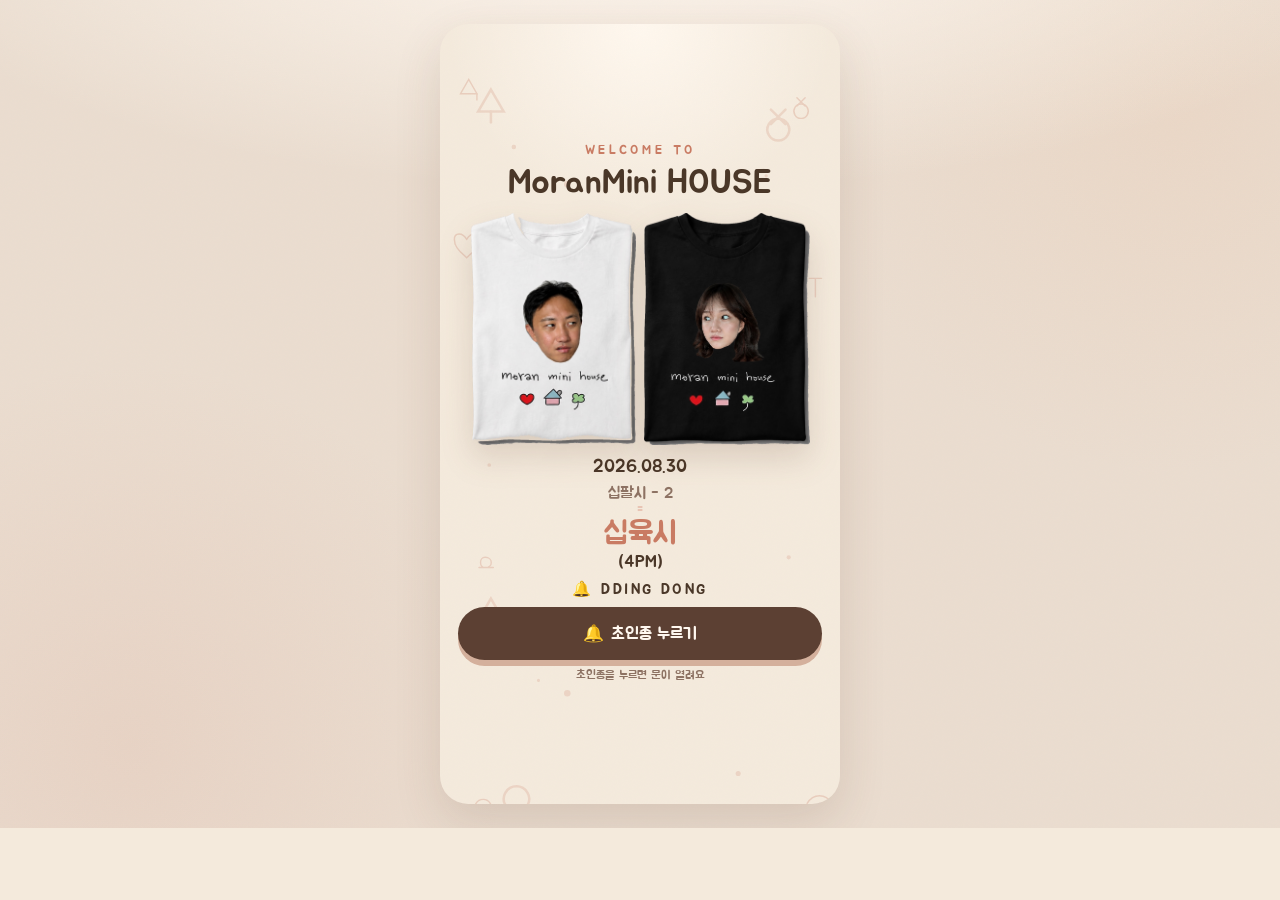
==== housewarming/index.html @ 5092b2b7 "Add MoranMini HOUSE as standalone invitation site Copy housewarming/ as-is from Issue-Shorts (commit" ====
<!DOCTYPE html>
<html lang="ko">
<head>
  <meta charset="utf-8" />
  <meta name="viewport" content="width=device-width, initial-scale=1, viewport-fit=cover" />
  <meta name="theme-color" content="#f4eadc" />
  <meta name="color-scheme" content="light" />
  <meta name="apple-mobile-web-app-capable" content="yes" />
  <meta name="apple-mobile-web-app-status-bar-style" content="default" />
  <meta name="apple-mobile-web-app-title" content="MoranMini HOUSE" />
  <meta name="application-name" content="MoranMini HOUSE" />
  <meta name="description" content="MoranMini HOUSE 집들이 2026.08.30 십팔시 - 2 = 십육시 (4PM)" />
  <meta property="og:title" content="MoranMini HOUSE 집들이 초대" />
  <meta property="og:description" content="2026.08.30 · 십팔시 - 2 = 십육시 (4PM) · 울산 동구 안산로 50" />
  <meta property="og:site_name" content="MoranMini HOUSE" />
  <meta property="og:type" content="website" />
  <meta property="og:locale" content="ko_KR" />
  <meta property="og:image" content="assets/tshirt-1.png" />
  <meta name="twitter:card" content="summary" />
  <meta name="twitter:title" content="MoranMini HOUSE 집들이 초대" />
  <meta name="twitter:description" content="2026.08.30 · 십팔시 - 2 = 십육시 (4PM) · 울산 동구 안산로 50" />
  <meta name="twitter:image" content="assets/tshirt-1.png" />
  <link rel="icon" href="assets/door-before.png" type="image/png" />
  <link rel="apple-touch-icon" href="assets/door-before.png" />
  <title>MoranMini HOUSE</title>
  <link rel="preconnect" href="https://fonts.googleapis.com" />
  <link rel="preconnect" href="https://fonts.gstatic.com" crossorigin />
  <link href="https://fonts.googleapis.com/css2?family=Jua&display=swap" rel="stylesheet" />
  <link rel="stylesheet" href="css/styles.css" />
  <script src="js/config.js"></script>
</head>
<body data-view="main">
  <div class="phone">
    <div class="paper-doodles" aria-hidden="true">
      <svg class="doodle-sheet" viewBox="0 0 390 844" preserveAspectRatio="xMidYMin slice">
        <g fill="none" stroke="#c97b63" stroke-width="1.4" stroke-linecap="round" opacity="0.28">
          <path d="M28 54 l8 14 h-16 z" />
          <path d="M36 68 v6" />
          <path d="M352 78 a7 7 0 1 0 0.1 0" />
          <path d="M348 72 l8 8 M356 72 l-8 8" />
          <path d="M26 210 c4 -7 12 -7 12 0 c0 8 -6 12 -12 18 c-6 -6 -12 -10 -12 -18 c0 -7 8 -7 12 0" />
          <path d="M366 248 v18 M360 248 h12" />
          <path d="M44 520 c8 0 8 10 0 10 c-6 0 -6 -10 0 -10 M38 530 h14" />
          <path d="M42 780 m0 -8 a8 8 0 1 1 0.1 0" />
          <path d="M34 780 h16" />
          <path d="M358 760 c6 -10 18 -10 24 0" />
          <path d="M370 760 v14" />
        </g>
        <g fill="#c97b63" opacity="0.22">
          <circle cx="72" cy="120" r="2.2" />
          <circle cx="318" cy="148" r="1.6" />
          <circle cx="48" cy="430" r="1.8" />
          <circle cx="340" cy="520" r="2" />
          <circle cx="96" cy="640" r="1.5" />
        </g>
      </svg>
    </div>

    <div class="ring-overlay" id="ringOverlay" hidden>
      <p class="dingdong display" id="dingdongText" aria-live="assertive">딩동—</p>
    </div>

    <section class="screen screen--fit" data-screen="main" aria-label="환영">
      <header class="hero-copy">
        <p class="eyebrow display">WELCOME TO</p>
        <h1 class="brand display">MoranMini HOUSE</h1>
      </header>

      <div class="tshirts">
        <figure class="tshirt tshirt--a">
          <img data-asset="tshirt1" width="522" height="721" alt="하얀 티셔츠 welcome to moran mini house" decoding="async" fetchpriority="high" />
        </figure>
        <figure class="tshirt tshirt--b">
          <img data-asset="tshirt2" width="522" height="715" alt="검정 티셔츠 welcome to moran mini house" decoding="async" fetchpriority="high" />
        </figure>
      </div>

      <div class="when">
        <p class="when-date display" data-field="date">2026.08.30</p>
        <div class="time-joke" aria-label="십팔시 빼기 2는 십육시, 오후 4시">
          <p class="time-formula display" data-field="timeFormula">십팔시 - 2</p>
          <p class="time-eq display">=</p>
          <p class="time-result display" data-field="timeResult">십육시</p>
          <p class="time-pm display" data-field="timePm">(4PM)</p>
        </div>
      </div>

      <div class="cta-wrap">
        <p class="ding-label display">🔔 DDING DONG</p>
        <button type="button" class="bell-cta" id="bellBtn" aria-describedby="bellHint">
          <span class="bell-icon" aria-hidden="true">🔔</span>
          <span>초인종 누르기</span>
        </button>
        <p class="hint" id="bellHint">초인종을 누르면 문이 열려요</p>
      </div>
    </section>

    <section class="screen screen--fit" data-screen="door" hidden aria-label="문 앞">
      <p class="eyebrow display">DDING DONG</p>
      <h2 class="door-title display">문이 열리기 직전</h2>
      <button type="button" class="door-hit" id="doorHit" aria-label="문을 열어 초대장 보기">
        <div class="door-stage" id="doorStage">
          <div class="door-glow" aria-hidden="true"></div>
          <img data-asset="doorBefore" width="251" height="232" alt="손그림 집 DDING DONG" decoding="async" />
        </div>
      </button>
      <p class="hint" id="doorHint">문을 여는 중이에요</p>
    </section>

    <section class="screen screen--invite" data-screen="invite" hidden aria-label="초대장">
      <div class="invite-scroll">
        <section class="block block-hero reveal" data-block="hero">
          <p class="eyebrow display">WELCOME TO</p>
          <h1 class="brand display" tabindex="-1" id="inviteTitle">MoranMini HOUSE</h1>
          <figure class="invite-house">
            <img data-asset="doorBefore" width="251" height="232" alt="DDING DONG 집 일러스트" decoding="async" loading="lazy" />
          </figure>
        </section>

        <section class="block block-letter reveal" data-block="letter">
          <p class="section-kicker display">INVITATION</p>
          <p class="invite-lead display" id="letterLead">우리 집에 놀러 와요</p>
          <p class="invite-body" id="letterBody">작지만 행복만은 큰집으로<br />초대합니다<br />편한 차림으로 오면 돼요</p>
        </section>

        <p class="interlude reveal" data-interlude="0"><strong class="display">으악</strong>벌써 집들이 날이에요</p>

        <section class="block block-when reveal" data-block="when">
          <p class="section-kicker display">DATE &amp; TIME</p>
          <p class="when-date display" data-field="date">2026.08.30</p>
          <div class="time-joke" aria-label="십팔시 빼기 2는 십육시, 오후 4시">
            <p class="time-formula display" data-field="timeFormula">십팔시 - 2</p>
            <p class="time-eq display">=</p>
            <p class="time-result display" data-field="timeResult">십육시</p>
            <p class="time-pm display" data-field="timePm">(4PM)</p>
          </div>
          <time id="whenIso" datetime="2026-08-30T16:00" hidden></time>
        </section>

        <section class="block block-menu reveal" data-block="menu">
          <p class="menu-title display">TODAY'S MENU 🍽️</p>
          <div class="menu-board" id="menuList"></div>
        </section>

        <section class="block block-rsvp reveal" data-block="rsvp">
          <p class="section-kicker display">RSVP 💌</p>
          <h2 class="rsvp-ask display" id="rsvpPrompt">오실 건가요?</h2>
          <div class="rsvp-row" role="group" aria-label="참석 여부">
            <button type="button" class="rsvp-btn" data-rsvp="yes-1">네</button>
            <button type="button" class="rsvp-btn" data-rsvp="yes-2">네</button>
            <button type="button" class="rsvp-btn" data-rsvp="yes-3">네</button>
          </div>
          <p class="rsvp-status" id="rsvpStatus" aria-live="polite" hidden></p>
        </section>

        <section class="block block-place reveal" data-block="place">
          <p class="section-kicker display">PLACE 📍</p>
          <p class="address" id="addressText">울산광역시 동구 안산로 50<br />동부아파트 113동 1403호</p>
          <button type="button" class="ghost-btn" id="copyAddrBtn">주소 복사</button>
        </section>

        <section class="block block-map reveal" data-block="map">
          <p class="section-kicker display">MAP</p>
          <p class="map-lead">길 찾기</p>
          <div class="map-row">
            <a class="map-btn" id="kakaoMap" target="_blank" rel="noopener noreferrer">카카오맵</a>
            <a class="map-btn" id="naverMap" target="_blank" rel="noopener noreferrer">네이버지도</a>
            <a class="map-btn" id="googleMap" target="_blank" rel="noopener noreferrer">구글맵</a>
          </div>
        </section>

        <section class="block block-info reveal" data-block="info">
          <p class="section-kicker display">HOUSE INFO 🏠</p>
          <ul class="notes" id="houseInfoList"></ul>
        </section>

        <section class="block block-end reveal" data-block="closing">
          <p class="closing-title display" id="closingTitle">오늘, 우리 집에서 만나요</p>
          <p class="end-sign display" id="closingSign">MoranMini HOUSE</p>
          <p class="end-date" data-field="date">2026.08.30</p>
        </section>
      </div>
    </section>
  </div>

  <div class="toast" id="toast" role="status" aria-live="polite" hidden></div>
  <button type="button" class="music-toggle" id="musicBtn" hidden aria-pressed="false" aria-label="배경음악 켜기">
    <span aria-hidden="true">🔇</span>
  </button>
  <div class="menu-pop" id="menuPop" hidden>
    <div class="menu-pop-card" role="dialog" aria-modal="true" aria-labelledby="menuPopText">
      <p class="menu-pop-text" id="menuPopText">그냥 주는 대로 먹어~😁</p>
      <button type="button" class="menu-pop-ok" id="menuPopOk">확인</button>
    </div>
  </div>
  <script src="js/app.js" defer></script>
</body>
</html>
---- housewarming/css/styles.css ----
:root {
  --bg: #f4eadc;
  --paper: #fbf6ee;
  --ink: #4a3728;
  --muted: #8d7263;
  --line: #e4d4c3;
  --accent: #c97b63;
  --accent-soft: #e8c4b4;
  --btn: #5c4033;
  --btn-face: #fff8f0;
  --shadow: #d4b09c;
  --font-housewarming: "Jua", "Apple SD Gothic Neo", "Apple Gothic", sans-serif;
  --safe-top: env(safe-area-inset-top, 0px);
  --safe-bottom: env(safe-area-inset-bottom, 0px);
  --paper-grain: url("data:image/svg+xml,%3Csvg xmlns='http://www.w3.org/2000/svg' width='140' height='140'%3E%3Cfilter id='n'%3E%3CfeTurbulence type='fractalNoise' baseFrequency='.85' numOctaves='2' stitchTiles='stitch'/%3E%3CfeColorMatrix values='0 0 0 0 0.78 0 0 0 0 0.7 0 0 0 0 0.6 0 0 0 0.045 0'/%3E%3C/filter%3E%3Crect width='100%25' height='100%25' filter='url(%23n)'/%3E%3C/svg%3E");
  --doodle-tiny: url("data:image/svg+xml,%3Csvg xmlns='http://www.w3.org/2000/svg' width='220' height='280' fill='none' stroke='%23c97b63' stroke-width='1.4' stroke-linecap='round' opacity='.22'%3E%3Cpath d='M28 36 l7 12 h-14 z'/%3E%3Cpath d='M28 48 v6'/%3E%3Cpath d='M186 52 a6 6 0 1 0 .1 0'/%3E%3Cpath d='M182 47 l8 8 M190 47 l-8 8'/%3E%3Cpath d='M42 160 m0 -7 a7 7 0 1 1 .1 0'/%3E%3Cpath d='M35 160 h14'/%3E%3Cpath d='M178 210 c5 -9 16 -9 21 0'/%3E%3Cpath d='M188 210 v12'/%3E%3Ccircle cx='70' cy='88' r='1.8' fill='%23c97b63' stroke='none'/%3E%3Ccircle cx='164' cy='132' r='1.4' fill='%23c97b63' stroke='none'/%3E%3C/svg%3E");
}

*,
*::before,
*::after {
  box-sizing: border-box;
}

html,
body {
  margin: 0;
  width: 100%;
  max-width: 100%;
  overflow-x: hidden;
}

html {
  min-height: 100%;
  background: var(--bg);
}

body {
  min-height: 100%;
  font-family: var(--font-housewarming);
  font-weight: 400;
  color: var(--ink);
  background-color: var(--bg);
  background-image:
    var(--paper-grain),
    radial-gradient(ellipse 86% 46% at 50% -10%, #fff8ef 0%, transparent 72%),
    radial-gradient(circle at 10% 90%, rgba(201, 123, 99, 0.1), transparent 28%),
    radial-gradient(circle at 92% 14%, rgba(232, 196, 168, 0.22), transparent 26%);
  display: flex;
  justify-content: center;
  -webkit-tap-highlight-color: transparent;
}

img {
  max-width: 100%;
  height: auto;
  display: block;
}

button,
a {
  font-family: var(--font-housewarming);
}

.display {
  font-family: var(--font-housewarming);
  font-weight: 400;
  letter-spacing: 0;
}

.phone {
  width: 100%;
  max-width: 430px;
  min-height: 100vh;
  min-height: 100dvh;
  position: relative;
  overflow-x: hidden;
}

.paper-doodles {
  position: absolute;
  inset: 0;
  pointer-events: none;
  z-index: 1;
  background-image: var(--doodle-tiny);
  background-repeat: repeat-y;
  background-size: 100% auto;
  opacity: 0.9;
}

.doodle-sheet {
  width: 100%;
  height: 100%;
  display: block;
}

@media (min-width: 520px) {
  body {
    padding: 24px 0;
    background-color: #eadccf;
  }

  .phone {
    max-width: 400px;
    border-radius: 28px;
    background:
      var(--paper-grain),
      radial-gradient(ellipse 80% 40% at 50% 0%, #fff8ef, transparent 60%),
      var(--bg);
    box-shadow: 0 18px 48px rgba(90, 55, 35, 0.14);
    overflow: hidden;
    min-height: min(780px, calc(100dvh - 48px));
  }

  body[data-view="invite"] .phone {
    overflow: visible;
    min-height: 0;
  }
}

.screen {
  position: relative;
  z-index: 2;
  padding: calc(1rem + var(--safe-top)) 1.15rem calc(1.1rem + var(--safe-bottom));
  width: 100%;
  max-width: 100%;
}

[hidden] {
  display: none !important;
}

.screen[hidden] {
  display: none !important;
}

.screen--fit {
  min-height: 100vh;
  min-height: 100dvh;
  display: flex;
  flex-direction: column;
  justify-content: center;
  gap: 0.5rem;
  overflow: hidden;
}

@media (min-width: 520px) {
  .screen--fit {
    min-height: min(780px, calc(100dvh - 48px));
  }
}

.eyebrow {
  margin: 0;
  text-align: center;
  font-size: 0.82rem;
  letter-spacing: 0.28em;
  color: var(--accent);
}

.brand {
  margin: 0.18rem 0 0;
  text-align: center;
  font-size: clamp(1.72rem, 7.2vw, 2.15rem);
  line-height: 1.2;
  color: var(--ink);
}

.hero-copy,
.when,
.cta-wrap {
  flex: 0 0 auto;
}

.tshirts {
  display: flex;
  align-items: flex-end;
  justify-content: center;
  gap: 0.35rem;
  width: 100%;
  max-width: 100%;
  min-height: 0;
  margin: 0.1rem 0 0.2rem;
}

.tshirt {
  margin: 0;
  width: calc(50% - 0.2rem);
  max-width: 168px;
  padding: 0;
  background: transparent;
  box-shadow: none;
  overflow: visible;
}

.tshirt img {
  width: 100%;
  height: auto;
  aspect-ratio: 522 / 721;
  object-fit: contain;
  object-position: center;
  background: transparent;
  filter: drop-shadow(0 14px 16px rgba(90, 50, 30, 0.16));
}

.tshirt--a {
  animation: float-a 4.6s ease-in-out infinite;
}

.tshirt--b {
  animation: float-b 5.2s ease-in-out infinite 0.45s;
}

@keyframes float-a {
  0%, 100% { transform: translateY(0); }
  50% { transform: translateY(-7px); }
}

@keyframes float-b {
  0%, 100% { transform: translateY(-2px); }
  50% { transform: translateY(6px); }
}

.when {
  text-align: center;
}

.when-date {
  margin: 0 0 0.28rem;
  font-size: 1.12rem;
  color: var(--ink);
}

.time-joke {
  display: flex;
  flex-direction: column;
  align-items: center;
  gap: 0.02rem;
  margin: 0 auto;
  max-width: 100%;
}

.time-formula {
  margin: 0;
  font-size: 0.98rem;
  color: var(--muted);
  word-break: keep-all;
}

.time-eq {
  margin: 0;
  font-size: 0.78rem;
  color: var(--accent-soft);
  line-height: 1;
}

.time-result {
  margin: 0;
  font-size: clamp(1.55rem, 7vw, 1.95rem);
  color: var(--accent);
  line-height: 1.15;
}

.time-pm {
  margin: 0.04rem 0 0;
  font-size: 1.05rem;
  color: var(--ink);
}

.cta-wrap {
  text-align: center;
}

.ding-label {
  margin: 0 0 0.5rem;
  letter-spacing: 0.16em;
  font-size: 0.95rem;
  color: var(--ink);
}

.bell-cta {
  width: 100%;
  min-height: 3.3rem;
  border: 0;
  border-radius: 999px;
  padding: 0.95rem 1.1rem;
  background: var(--btn);
  color: var(--btn-face);
  font-size: 1.05rem;
  font-weight: 400;
  cursor: pointer;
  display: inline-flex;
  align-items: center;
  justify-content: center;
  gap: 0.42rem;
  box-shadow: 0 6px 0 var(--shadow);
  transition: transform 0.12s ease, box-shadow 0.12s ease;
  touch-action: manipulation;
}

.bell-icon {
  display: inline-block;
}

.bell-cta:focus-visible {
  outline: 3px solid var(--accent-soft);
  outline-offset: 3px;
}

.bell-cta:active,
body[data-view="bell"] .bell-cta {
  transform: translateY(5px) scale(0.985);
  box-shadow: 0 2px 0 var(--shadow);
}

@keyframes bell-shake {
  0%, 100% { transform: rotate(0deg); }
  25% { transform: rotate(-14deg); }
  50% { transform: rotate(12deg); }
  75% { transform: rotate(-8deg); }
}

body[data-view="bell"] .bell-icon,
body[data-view="bell"] .ding-label {
  animation: bell-shake 0.45s ease;
}

.hint {
  margin: 0.5rem 0 0;
  color: var(--muted);
  font-size: 0.78rem;
  text-align: center;
}

.ring-overlay {
  position: absolute;
  inset: 0;
  z-index: 20;
  display: grid;
  place-items: center;
  background: rgba(244, 234, 220, 0.82);
}

.ring-overlay[hidden] {
  display: none;
}

.dingdong {
  margin: 0;
  font-size: clamp(2.3rem, 11vw, 3.05rem);
  color: var(--ink);
  animation: ding-pop 0.65s ease;
}

@keyframes ding-pop {
  0% { transform: scale(0.72); opacity: 0; }
  45% { transform: scale(1.06); opacity: 1; }
  100% { transform: scale(1); opacity: 1; }
}

.door-title {
  margin: 0.3rem 0 0.55rem;
  text-align: center;
  font-size: 1.28rem;
}

.door-hit {
  display: block;
  width: 100%;
  max-width: 100%;
  border: 0;
  background: transparent;
  padding: 0.2rem;
  cursor: pointer;
  touch-action: manipulation;
}

.door-hit:focus-visible {
  outline: 3px solid var(--accent-soft);
  outline-offset: 4px;
  border-radius: 24px;
}

.door-stage {
  position: relative;
  width: min(78vw, 280px);
  max-width: 100%;
  margin: 0 auto;
  aspect-ratio: 251 / 232;
  clip-path: inset(0);
  transition: clip-path 0.62s ease, opacity 0.62s ease;
}

.door-stage img {
  width: 100%;
  height: 100%;
  object-fit: contain;
  background: transparent;
  position: relative;
  z-index: 1;
  transition: transform 0.62s ease, opacity 0.62s ease;
  filter: drop-shadow(0 10px 14px rgba(90, 50, 30, 0.12));
}

body[data-view="door"] .door-stage img {
  animation: door-breathe 2.4s ease-in-out infinite;
}

@keyframes door-breathe {
  0%, 100% { transform: scale(1); }
  50% { transform: scale(1.028); }
}

.door-glow {
  position: absolute;
  inset: 16% 18%;
  border-radius: 50%;
  background: radial-gradient(circle, rgba(255, 236, 196, 0.95), rgba(255, 214, 160, 0.18) 55%, transparent 72%);
  opacity: 0;
  transform: scale(0.85);
  transition: opacity 0.62s ease, transform 0.62s ease;
  pointer-events: none;
}

body[data-view="opening"] .door-glow {
  opacity: 1;
  transform: scale(1.35);
}

body[data-view="opening"] .door-stage {
  clip-path: inset(10% 46% 10% 46%);
  opacity: 0;
}

body[data-view="opening"] .door-stage img {
  animation: none;
  transform: scale(1.04);
  opacity: 0.2;
}

body[data-view="invite"] .phone {
  min-height: 0;
  overflow-x: hidden;
}

.screen--invite {
  display: block;
  min-height: 100vh;
  min-height: 100dvh;
  padding-top: calc(1.4rem + var(--safe-top));
}

.invite-scroll {
  display: flex;
  flex-direction: column;
  gap: 0;
  padding-bottom: calc(2.6rem + var(--safe-bottom));
}

.block {
  width: 100%;
  max-width: 100%;
}

.block-hero {
  text-align: center;
  padding: 0.4rem 0 1.6rem;
}

.invite-house {
  margin: 1rem auto 0;
  width: min(46vw, 168px);
  aspect-ratio: 251 / 232;
  background: transparent;
}

.invite-house img {
  width: 100%;
  height: 100%;
  object-fit: contain;
  background: transparent;
  animation: float-a 5.2s ease-in-out infinite;
  filter: drop-shadow(0 10px 12px rgba(90, 50, 30, 0.12));
}

.block-letter {
  text-align: center;
  padding: 2.4rem 0.35rem 2.6rem;
}

.invite-lead {
  margin: 0;
  font-size: 1.42rem;
  line-height: 1.35;
}

.invite-body {
  margin: 0.7rem 0 0;
  color: var(--muted);
  line-height: 1.75;
  font-size: 0.98rem;
  word-break: keep-all;
}

.section-kicker {
  margin: 0 0 0.45rem;
  letter-spacing: 0.18em;
  font-size: 0.82rem;
  color: var(--accent);
}

.block-when {
  text-align: center;
  padding: 1.1rem 0 2.4rem;
}

.block-when .when-date {
  font-size: 1.35rem;
  margin-bottom: 0.45rem;
}

.block-place {
  text-align: left;
  padding: 0.4rem 0 2.2rem;
}

.address {
  margin: 0 0 0.8rem;
  line-height: 1.6;
  font-size: 0.98rem;
  word-break: keep-all;
  overflow-wrap: anywhere;
}

.block-map {
  text-align: left;
  padding: 0.2rem 0 1.4rem;
}

.map-lead {
  margin: 0;
  color: var(--muted);
  font-size: 0.88rem;
}

.interlude {
  margin: 0;
  padding: 3.4rem 0.6rem;
  text-align: center;
  font-size: 1.02rem;
  line-height: 1.6;
  word-break: keep-all;
  color: var(--muted);
}

.interlude .display,
.interlude strong {
  display: block;
  margin-bottom: 0.28rem;
  font-size: 1.55rem;
  color: var(--ink);
  font-weight: 400;
  font-family: var(--font-housewarming);
}

.block-menu {
  text-align: center;
  padding: 1.4rem 0 2.8rem;
}

.menu-title {
  margin: 0 0 0.85rem;
  font-size: clamp(1.55rem, 7.2vw, 1.95rem);
  line-height: 1.25;
  color: var(--ink);
}

.menu-board {
  border: 1.5px dashed var(--accent-soft);
  border-radius: 22px;
  padding: 0.35rem 0.55rem 0.45rem;
  background:
    linear-gradient(180deg, rgba(255, 250, 244, 0.7), rgba(251, 244, 234, 0.35));
  text-align: left;
}

.menu-item {
  width: 100%;
  display: flex;
  align-items: center;
  gap: 0.7rem;
  margin: 0;
  border: 0;
  background: transparent;
  color: var(--ink);
  font-family: var(--font-housewarming);
  font-size: clamp(1.22rem, 5.4vw, 1.42rem);
  line-height: 1.3;
  text-align: left;
  padding: 1.05rem 0.6rem;
  min-height: 3.2rem;
  cursor: pointer;
  touch-action: manipulation;
  border-top: 1px dashed rgba(201, 123, 99, 0.28);
}

.menu-item:first-child {
  border-top: 0;
}

.menu-item:focus-visible {
  outline: 3px solid var(--accent-soft);
  outline-offset: -2px;
  border-radius: 14px;
}

.menu-check {
  flex: 0 0 1.35rem;
  width: 1.35rem;
  height: 1.35rem;
  border: 2px solid var(--accent);
  border-radius: 6px;
  background: #fff8f0;
  position: relative;
}

.menu-item.is-on .menu-check {
  background: var(--accent);
}

.menu-item.is-on .menu-check::after {
  content: "";
  position: absolute;
  left: 0.28rem;
  top: 0.06rem;
  width: 0.38rem;
  height: 0.72rem;
  border: solid #fff8f0;
  border-width: 0 2.4px 2.4px 0;
  transform: rotate(42deg);
}

.menu-name {
  word-break: keep-all;
}

.menu-pop {
  position: fixed;
  inset: 0;
  z-index: 50;
  display: grid;
  place-items: center;
  padding: 1.15rem;
  padding-bottom: calc(1.15rem + var(--safe-bottom));
  background: rgba(74, 55, 40, 0.2);
  opacity: 0;
  transition: opacity 0.18s ease;
}

.menu-pop.is-in {
  opacity: 1;
}

.menu-pop-card {
  width: min(86vw, 300px);
  max-width: 100%;
  background: var(--paper);
  color: var(--ink);
  border-radius: 22px;
  padding: 1.45rem 1.2rem 1.2rem;
  text-align: center;
  box-shadow: 0 12px 28px rgba(90, 50, 30, 0.16);
  transform: scale(0.92) translateY(10px);
  transition: transform 0.18s ease;
}

.menu-pop.is-in .menu-pop-card {
  transform: none;
}

.menu-pop-text {
  margin: 0 0 1.05rem;
  font-family: var(--font-housewarming);
  font-size: clamp(1.18rem, 5.2vw, 1.35rem);
  line-height: 1.4;
  word-break: keep-all;
}

.menu-pop-ok {
  width: 100%;
  min-height: 2.8rem;
  border: 0;
  border-radius: 999px;
  background: var(--btn);
  color: var(--btn-face);
  font-family: var(--font-housewarming);
  font-size: 1.05rem;
  cursor: pointer;
  touch-action: manipulation;
}

.menu-pop-ok:focus-visible {
  outline: 3px solid var(--accent-soft);
  outline-offset: 3px;
}

.block-info {
  padding: 1.8rem 0 2rem;
}

.notes {
  margin: 0;
  padding: 0;
  list-style: none;
  line-height: 1.65;
  font-size: 0.94rem;
}

.notes li {
  position: relative;
  padding-left: 1.15rem;
}

.notes li + li {
  margin-top: 0.55rem;
}

.notes li::before {
  content: "·";
  position: absolute;
  left: 0.15rem;
  color: var(--accent);
  font-family: var(--font-housewarming);
  font-size: 1.15rem;
  line-height: 1.2;
}

.block-rsvp {
  text-align: center;
  padding: 0.6rem 0 2.2rem;
}

.rsvp-ask {
  margin: 0.15rem 0 0.95rem;
  font-size: 1.55rem;
}

.block-end {
  text-align: center;
  padding: 3.2rem 0 1.4rem;
}

.closing-title {
  margin: 0 0 0.7rem;
  font-size: 1.22rem;
  word-break: keep-all;
}

.end-sign {
  margin: 0;
  font-size: 1.45rem;
}

.end-date {
  margin: 0.35rem 0 0;
  color: var(--muted);
  font-size: 0.86rem;
}

.reveal {
  opacity: 0;
  transform: translateY(16px) scale(0.99);
}

.reveal.is-in {
  opacity: 1;
  transform: none;
  transition: opacity 0.48s ease, transform 0.48s ease;
}

.ghost-btn,
.map-btn,
.rsvp-btn {
  border: 0;
  background: #fff8f0;
  color: var(--ink);
  border-radius: 999px;
  padding: 0.7rem 0.85rem;
  min-height: 2.7rem;
  font-size: 0.95rem;
  font-weight: 400;
  cursor: pointer;
  text-decoration: none;
  display: inline-flex;
  align-items: center;
  justify-content: center;
  touch-action: manipulation;
  box-shadow: 0 1px 0 rgba(90, 50, 30, 0.06);
}

.ghost-btn {
  width: 100%;
}

.ghost-btn:focus-visible,
.map-btn:focus-visible,
.rsvp-btn:focus-visible {
  outline: 3px solid var(--accent-soft);
  outline-offset: 2px;
}

.map-row,
.rsvp-row {
  display: grid;
  gap: 0.42rem;
  margin-top: 0.65rem;
}

.map-row {
  grid-template-columns: 1fr 1fr 1fr;
}

.rsvp-row {
  grid-template-columns: 1fr;
}

.rsvp-btn.is-on {
  background: var(--btn);
  color: var(--btn-face);
}

.rsvp-status {
  min-height: 1.2em;
  margin: 0.6rem 0 0;
  font-size: 0.88rem;
  color: var(--muted);
}

.music-toggle {
  position: fixed;
  top: calc(0.65rem + var(--safe-top));
  right: max(0.7rem, env(safe-area-inset-right, 0px));
  z-index: 28;
  width: 2.45rem;
  height: 2.45rem;
  border: 0;
  border-radius: 999px;
  background: #fff8f0;
  color: var(--ink);
  box-shadow: 0 4px 12px rgba(90, 50, 30, 0.12);
  font-family: var(--font-housewarming);
  font-size: 1.02rem;
  cursor: pointer;
  display: inline-flex;
  align-items: center;
  justify-content: center;
  touch-action: manipulation;
}

.music-toggle[hidden] {
  display: none !important;
}

.music-toggle:focus-visible {
  outline: 3px solid var(--accent-soft);
  outline-offset: 2px;
}

.toast {
  position: fixed;
  left: 50%;
  bottom: calc(1.15rem + var(--safe-bottom));
  transform: translateX(-50%);
  background: var(--btn);
  color: var(--btn-face);
  padding: 0.62rem 0.95rem;
  border-radius: 999px;
  font-size: 0.85rem;
  z-index: 40;
  max-width: calc(100% - 2rem);
}

.toast[hidden] {
  display: none;
}

@media (max-width: 374px) {
  .brand {
    font-size: 1.55rem;
  }

  .tshirt {
    max-width: 154px;
  }

  .bell-cta {
    min-height: 3.15rem;
    font-size: 1rem;
  }

  .map-btn {
    font-size: 0.76rem;
    padding: 0.58rem 0.28rem;
  }

  .time-result {
    font-size: 1.5rem;
  }
}

@media (max-height: 700px) {
  .screen--fit {
    gap: 0.32rem;
  }

  .brand {
    font-size: clamp(1.5rem, 6.4vw, 1.9rem);
  }

  .bell-cta {
    min-height: 2.95rem;
    padding: 0.78rem 1rem;
  }

  .interlude {
    padding: 2.6rem 0.5rem;
  }
}

@media (prefers-reduced-motion: reduce) {
  .tshirt--a,
  .tshirt--b,
  .invite-house img,
  .dingdong,
  body[data-view="bell"] .bell-icon,
  body[data-view="bell"] .ding-label,
  body[data-view="door"] .door-stage img {
    animation: none;
  }

  .door-stage img,
  .door-stage,
  .door-glow,
  .bell-cta,
  .reveal.is-in,
  .menu-pop,
  .menu-pop-card {
    transition: none;
  }

  .reveal {
    opacity: 1;
    transform: none;
  }

  body[data-view="opening"] .door-stage img {
    transform: none;
    opacity: 0;
  }
}
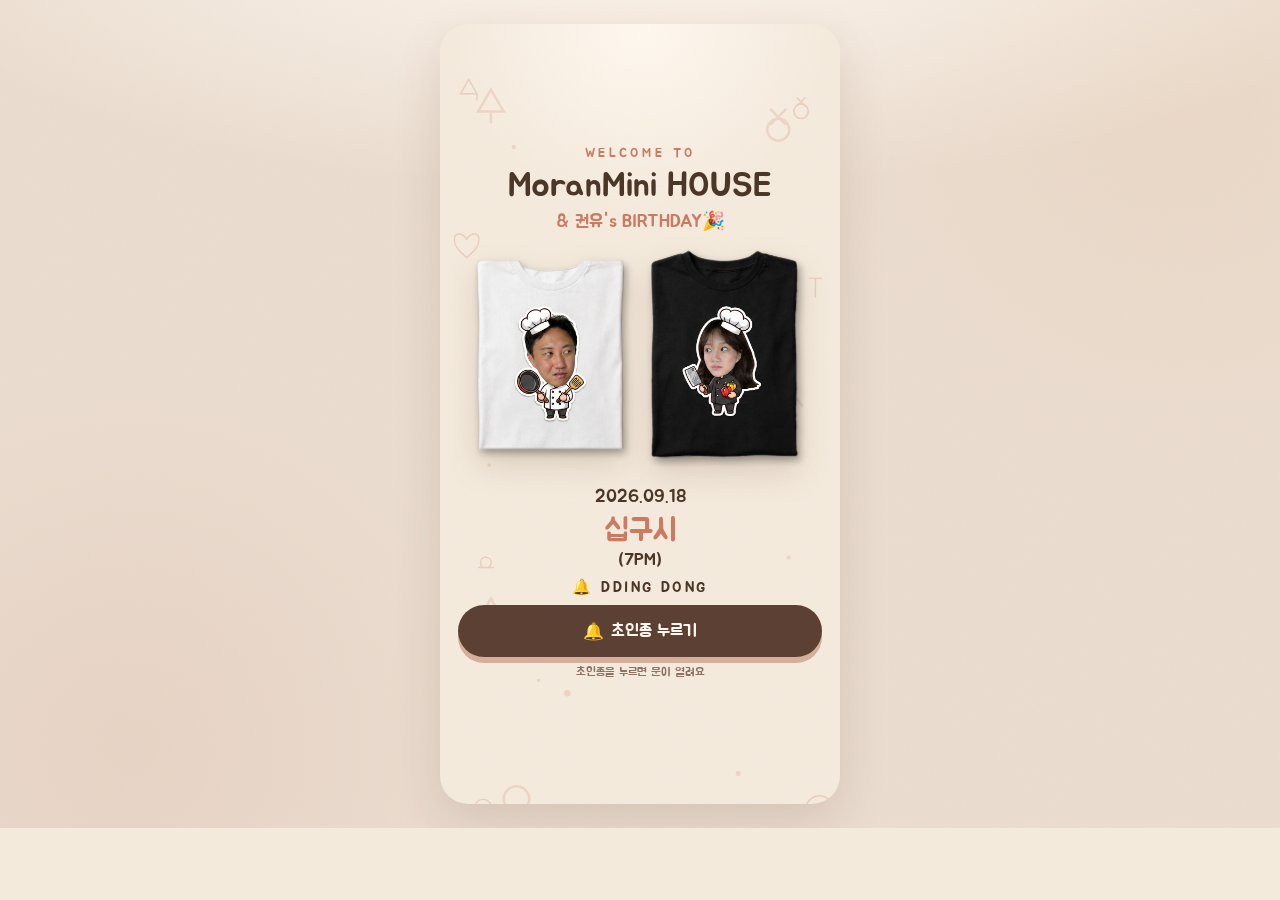
==== commit 97bb7c53: "Update first-screen date/time and add birthday line - date: 2026.08.30 -> 2026.09.18 - drop the "18시" ====
--- a/housewarming/index.html
+++ b/housewarming/index.html
@@ -9,16 +9,16 @@
   <meta name="apple-mobile-web-app-status-bar-style" content="default" />
   <meta name="apple-mobile-web-app-title" content="MoranMini HOUSE" />
   <meta name="application-name" content="MoranMini HOUSE" />
-  <meta name="description" content="MoranMini HOUSE 집들이 2026.08.30 십팔시 - 2 = 십육시 (4PM)" />
+  <meta name="description" content="MoranMini HOUSE 집들이 2026.09.18 십구시 (7PM)" />
   <meta property="og:title" content="MoranMini HOUSE 집들이 초대" />
-  <meta property="og:description" content="2026.08.30 · 십팔시 - 2 = 십육시 (4PM) · 울산 동구 안산로 50" />
+  <meta property="og:description" content="2026.09.18 · 십구시 (7PM) · 울산 동구 안산로 50" />
   <meta property="og:site_name" content="MoranMini HOUSE" />
   <meta property="og:type" content="website" />
   <meta property="og:locale" content="ko_KR" />
   <meta property="og:image" content="assets/tshirt-1.png" />
   <meta name="twitter:card" content="summary" />
   <meta name="twitter:title" content="MoranMini HOUSE 집들이 초대" />
-  <meta name="twitter:description" content="2026.08.30 · 십팔시 - 2 = 십육시 (4PM) · 울산 동구 안산로 50" />
+  <meta name="twitter:description" content="2026.09.18 · 십구시 (7PM) · 울산 동구 안산로 50" />
   <meta name="twitter:image" content="assets/tshirt-1.png" />
   <link rel="icon" href="assets/door-before.png" type="image/png" />
   <link rel="apple-touch-icon" href="assets/door-before.png" />
@@ -64,6 +64,7 @@
       <header class="hero-copy">
         <p class="eyebrow display">WELCOME TO</p>
         <h1 class="brand display">MoranMini HOUSE</h1>
+        <p class="birthday-line display">&amp; 권유's BIRTHDAY🎉</p>
       </header>
 
       <div class="tshirts">
@@ -76,12 +77,10 @@
       </div>
 
       <div class="when">
-        <p class="when-date display" data-field="date">2026.08.30</p>
-        <div class="time-joke" aria-label="십팔시 빼기 2는 십육시, 오후 4시">
-          <p class="time-formula display" data-field="timeFormula">십팔시 - 2</p>
-          <p class="time-eq display">=</p>
-          <p class="time-result display" data-field="timeResult">십육시</p>
-          <p class="time-pm display" data-field="timePm">(4PM)</p>
+        <p class="when-date display" data-field="date">2026.09.18</p>
+        <div class="time-joke" aria-label="오후 7시">
+          <p class="time-result display" data-field="timeResult">십구시</p>
+          <p class="time-pm display" data-field="timePm">(7PM)</p>
         </div>
       </div>
 
--- a/housewarming/css/styles.css
+++ b/housewarming/css/styles.css
@@ -166,6 +166,13 @@
   color: var(--ink);
 }
 
+.birthday-line {
+  margin: 0.22rem 0 0;
+  text-align: center;
+  font-size: clamp(0.98rem, 4vw, 1.15rem);
+  color: var(--accent);
+}
+
 .hero-copy,
 .when,
 .cta-wrap {
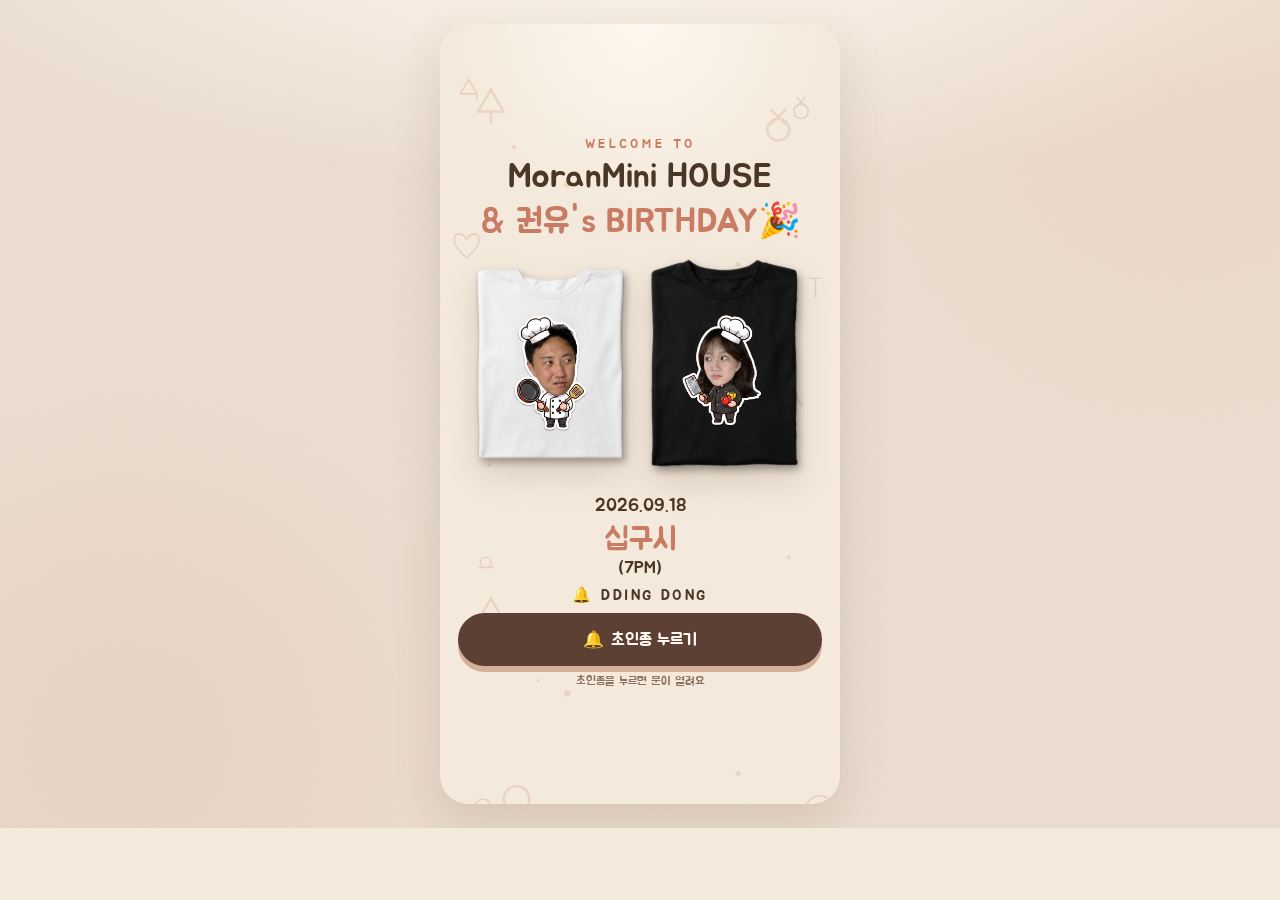
==== commit e5ddd4a5: "Match birthday-line size to brand title, add it to invite screen, add menu hint - .birthday-line fon" ====
--- a/housewarming/index.html
+++ b/housewarming/index.html
@@ -111,6 +111,7 @@
         <section class="block block-hero reveal" data-block="hero">
           <p class="eyebrow display">WELCOME TO</p>
           <h1 class="brand display" tabindex="-1" id="inviteTitle">MoranMini HOUSE</h1>
+          <p class="birthday-line display">&amp; 권유's BIRTHDAY🎉</p>
           <figure class="invite-house">
             <img data-asset="doorBefore" width="251" height="232" alt="DDING DONG 집 일러스트" decoding="async" loading="lazy" />
           </figure>
@@ -123,6 +124,7 @@
         </section>
 
         <p class="interlude reveal" data-interlude="0"><strong class="display">으악</strong>벌써 집들이 날이에요</p>
+        <p class="countdown reveal" id="countdownText" aria-live="off"></p>
 
         <section class="block block-when reveal" data-block="when">
           <p class="section-kicker display">DATE &amp; TIME</p>
@@ -138,6 +140,7 @@
 
         <section class="block block-menu reveal" data-block="menu">
           <p class="menu-title display">TODAY'S MENU 🍽️</p>
+          <p class="hint menu-hint">(체크 해주세요)</p>
           <div class="menu-board" id="menuList"></div>
         </section>
 
--- a/housewarming/css/styles.css
+++ b/housewarming/css/styles.css
@@ -169,7 +169,9 @@
 .birthday-line {
   margin: 0.22rem 0 0;
   text-align: center;
-  font-size: clamp(0.98rem, 4vw, 1.15rem);
+  font-family: var(--font-housewarming);
+  font-size: clamp(1.72rem, 7.2vw, 2.15rem);
+  line-height: 1.2;
   color: var(--accent);
 }
 
@@ -552,7 +554,7 @@
 
 .interlude {
   margin: 0;
-  padding: 3.4rem 0.6rem;
+  padding: 3.4rem 0.6rem 0.5rem;
   text-align: center;
   font-size: 1.02rem;
   line-height: 1.6;
@@ -570,16 +572,30 @@
   font-family: var(--font-housewarming);
 }
 
+.countdown {
+  margin: 0;
+  padding: 0 0.6rem 3.4rem;
+  text-align: center;
+  font-size: 1.08rem;
+  font-variant-numeric: tabular-nums;
+  letter-spacing: 0.02em;
+  color: var(--accent);
+}
+
 .block-menu {
   text-align: center;
   padding: 1.4rem 0 2.8rem;
 }
 
 .menu-title {
-  margin: 0 0 0.85rem;
+  margin: 0 0 0.3rem;
   font-size: clamp(1.55rem, 7.2vw, 1.95rem);
   line-height: 1.25;
   color: var(--ink);
+}
+
+.menu-hint {
+  margin: 0 0 0.85rem;
 }
 
 .menu-board {
@@ -892,7 +908,8 @@
 }
 
 @media (max-width: 374px) {
-  .brand {
+  .brand,
+  .birthday-line {
     font-size: 1.55rem;
   }
 
@@ -920,7 +937,8 @@
     gap: 0.32rem;
   }
 
-  .brand {
+  .brand,
+  .birthday-line {
     font-size: clamp(1.5rem, 6.4vw, 1.9rem);
   }
 
@@ -930,7 +948,11 @@
   }
 
   .interlude {
-    padding: 2.6rem 0.5rem;
+    padding: 2.6rem 0.5rem 0.4rem;
+  }
+
+  .countdown {
+    padding: 0 0.5rem 2.6rem;
   }
 }
 
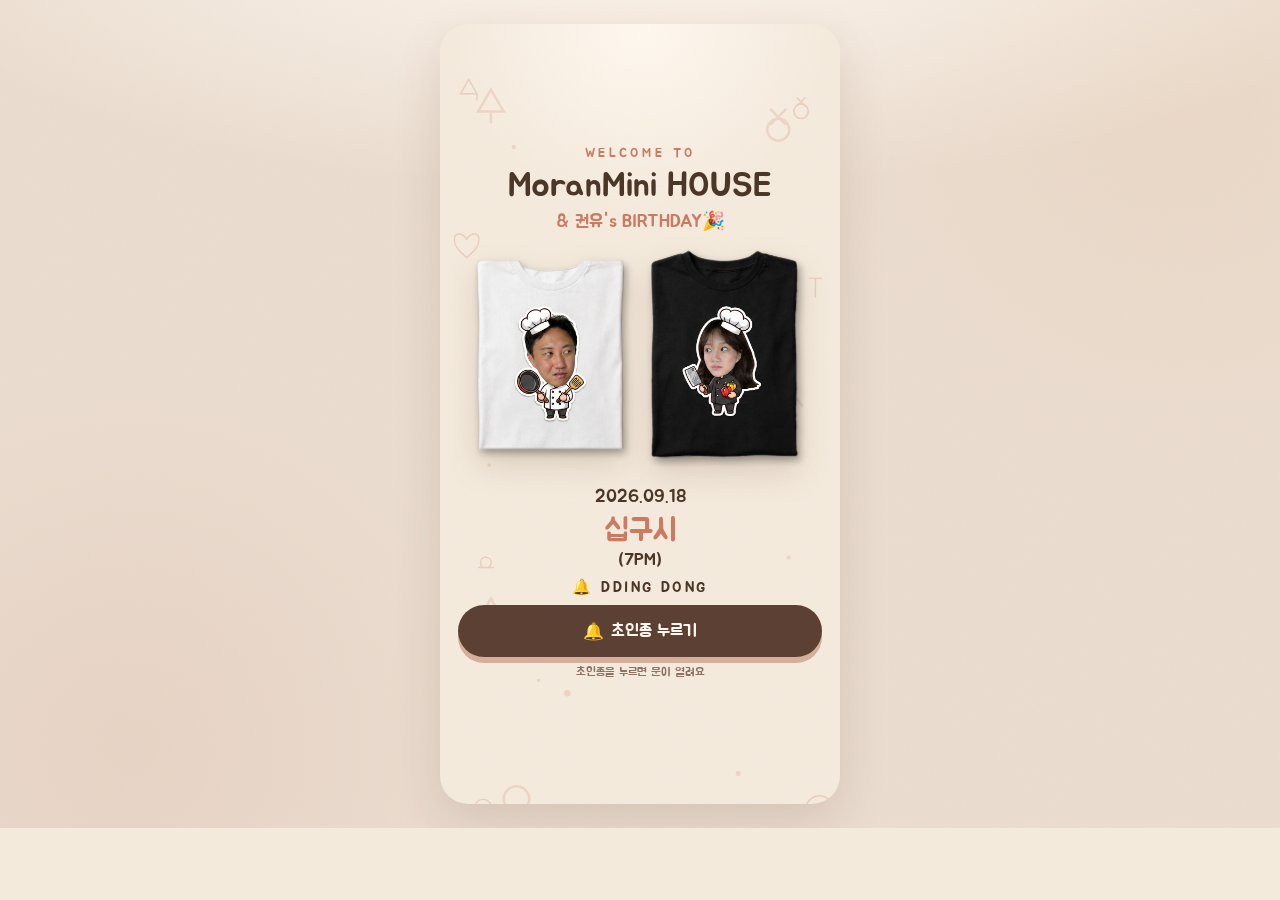
==== commit 3941ff65: "Roll back to the PR #9 (chicken menu + D-day countdown) state Per request, revert housewarming/index" ====
--- a/housewarming/index.html
+++ b/housewarming/index.html
@@ -111,7 +111,6 @@
         <section class="block block-hero reveal" data-block="hero">
           <p class="eyebrow display">WELCOME TO</p>
           <h1 class="brand display" tabindex="-1" id="inviteTitle">MoranMini HOUSE</h1>
-          <p class="birthday-line display">&amp; 권유's BIRTHDAY🎉</p>
           <figure class="invite-house">
             <img data-asset="doorBefore" width="251" height="232" alt="DDING DONG 집 일러스트" decoding="async" loading="lazy" />
           </figure>
@@ -140,7 +139,6 @@
 
         <section class="block block-menu reveal" data-block="menu">
           <p class="menu-title display">TODAY'S MENU 🍽️</p>
-          <p class="hint menu-hint">(체크 해주세요)</p>
           <div class="menu-board" id="menuList"></div>
         </section>
 
--- a/housewarming/css/styles.css
+++ b/housewarming/css/styles.css
@@ -170,8 +170,7 @@
   margin: 0.22rem 0 0;
   text-align: center;
   font-family: var(--font-housewarming);
-  font-size: clamp(1.72rem, 7.2vw, 2.15rem);
-  line-height: 1.2;
+  font-size: clamp(0.98rem, 4vw, 1.15rem);
   color: var(--accent);
 }
 
@@ -588,14 +587,10 @@
 }
 
 .menu-title {
-  margin: 0 0 0.3rem;
+  margin: 0 0 0.85rem;
   font-size: clamp(1.55rem, 7.2vw, 1.95rem);
   line-height: 1.25;
   color: var(--ink);
-}
-
-.menu-hint {
-  margin: 0 0 0.85rem;
 }
 
 .menu-board {
@@ -908,8 +903,7 @@
 }
 
 @media (max-width: 374px) {
-  .brand,
-  .birthday-line {
+  .brand {
     font-size: 1.55rem;
   }
 
@@ -937,8 +931,7 @@
     gap: 0.32rem;
   }
 
-  .brand,
-  .birthday-line {
+  .brand {
     font-size: clamp(1.5rem, 6.4vw, 1.9rem);
   }
 
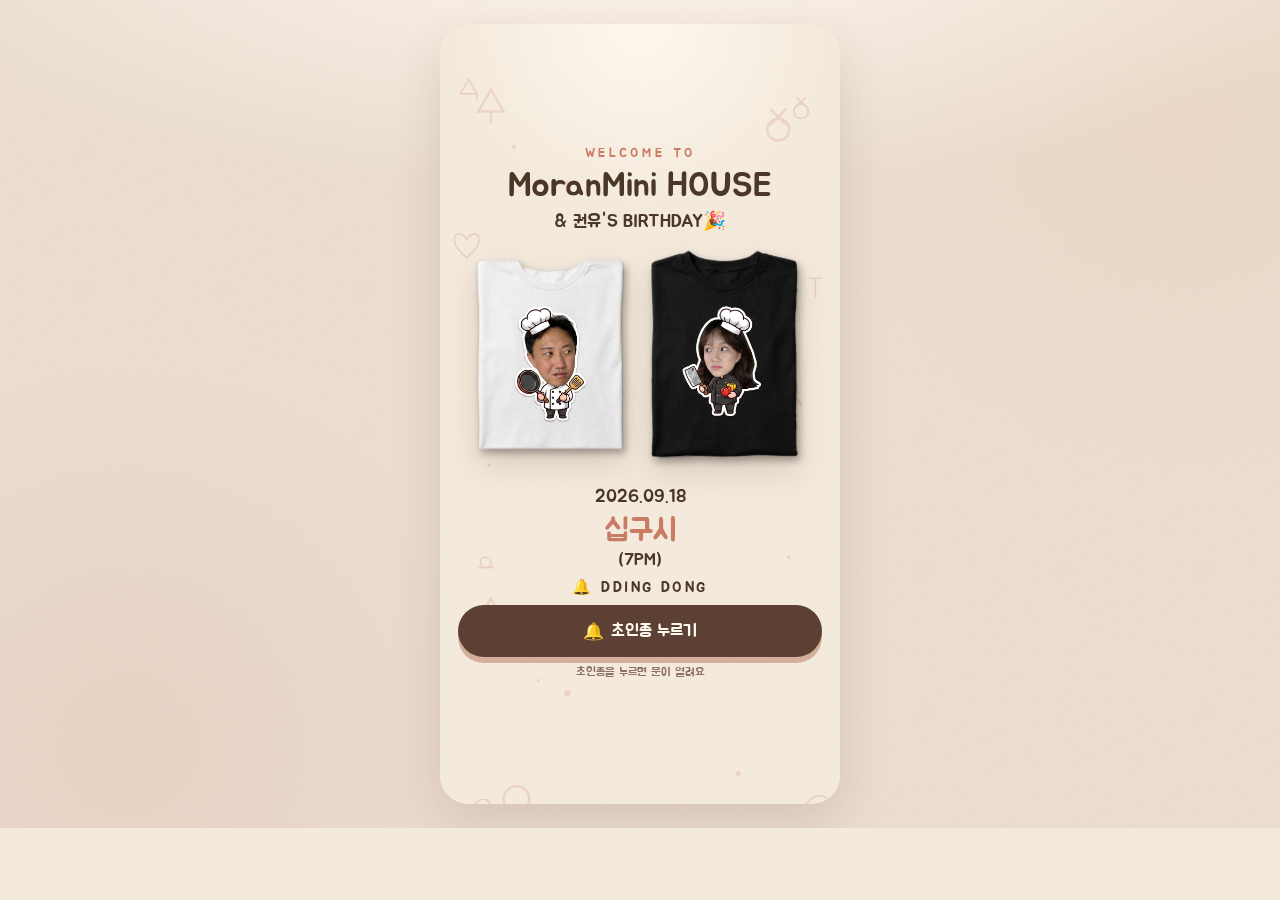
==== commit ecb616a1: "Match birthday-line color to title, redesign invite DATE & TIME section - .birthday-line now uses th" ====
--- a/housewarming/index.html
+++ b/housewarming/index.html
@@ -64,7 +64,7 @@
       <header class="hero-copy">
         <p class="eyebrow display">WELCOME TO</p>
         <h1 class="brand display">MoranMini HOUSE</h1>
-        <p class="birthday-line display">&amp; 권유's BIRTHDAY🎉</p>
+        <p class="birthday-line display">&amp; 권유'S BIRTHDAY🎉</p>
       </header>
 
       <div class="tshirts">
@@ -111,6 +111,7 @@
         <section class="block block-hero reveal" data-block="hero">
           <p class="eyebrow display">WELCOME TO</p>
           <h1 class="brand display" tabindex="-1" id="inviteTitle">MoranMini HOUSE</h1>
+          <p class="birthday-line display">&amp; 권유'S BIRTHDAY🎉</p>
           <figure class="invite-house">
             <img data-asset="doorBefore" width="251" height="232" alt="DDING DONG 집 일러스트" decoding="async" loading="lazy" />
           </figure>
@@ -123,18 +124,12 @@
         </section>
 
         <p class="interlude reveal" data-interlude="0"><strong class="display">으악</strong>벌써 집들이 날이에요</p>
-        <p class="countdown reveal" id="countdownText" aria-live="off"></p>
 
         <section class="block block-when reveal" data-block="when">
           <p class="section-kicker display">DATE &amp; TIME</p>
-          <p class="when-date display" data-field="date">2026.08.30</p>
-          <div class="time-joke" aria-label="십팔시 빼기 2는 십육시, 오후 4시">
-            <p class="time-formula display" data-field="timeFormula">십팔시 - 2</p>
-            <p class="time-eq display">=</p>
-            <p class="time-result display" data-field="timeResult">십육시</p>
-            <p class="time-pm display" data-field="timePm">(4PM)</p>
-          </div>
-          <time id="whenIso" datetime="2026-08-30T16:00" hidden></time>
+          <p class="when-full display" data-field="dateTimeLine">2026.09.18 (금요일) 19:00 (7PM)</p>
+          <p class="countdown reveal" id="countdownText" aria-live="off"></p>
+          <time id="whenIso" datetime="2026-09-18T19:00" hidden></time>
         </section>
 
         <section class="block block-menu reveal" data-block="menu">
--- a/housewarming/css/styles.css
+++ b/housewarming/css/styles.css
@@ -171,7 +171,7 @@
   text-align: center;
   font-family: var(--font-housewarming);
   font-size: clamp(0.98rem, 4vw, 1.15rem);
-  color: var(--accent);
+  color: var(--ink);
 }
 
 .hero-copy,
@@ -246,20 +246,6 @@
   gap: 0.02rem;
   margin: 0 auto;
   max-width: 100%;
-}
-
-.time-formula {
-  margin: 0;
-  font-size: 0.98rem;
-  color: var(--muted);
-  word-break: keep-all;
-}
-
-.time-eq {
-  margin: 0;
-  font-size: 0.78rem;
-  color: var(--accent-soft);
-  line-height: 1;
 }
 
 .time-result {
@@ -522,9 +508,10 @@
   padding: 1.1rem 0 2.4rem;
 }
 
-.block-when .when-date {
-  font-size: 1.35rem;
-  margin-bottom: 0.45rem;
+.when-full {
+  margin: 0;
+  font-size: clamp(1.2rem, 5.5vw, 1.5rem);
+  color: var(--ink);
 }
 
 .block-place {
@@ -553,7 +540,7 @@
 
 .interlude {
   margin: 0;
-  padding: 3.4rem 0.6rem 0.5rem;
+  padding: 3.4rem 0.6rem;
   text-align: center;
   font-size: 1.02rem;
   line-height: 1.6;
@@ -572,8 +559,7 @@
 }
 
 .countdown {
-  margin: 0;
-  padding: 0 0.6rem 3.4rem;
+  margin: 0.6rem 0 0;
   text-align: center;
   font-size: 1.08rem;
   font-variant-numeric: tabular-nums;
@@ -941,11 +927,7 @@
   }
 
   .interlude {
-    padding: 2.6rem 0.5rem 0.4rem;
-  }
-
-  .countdown {
-    padding: 0 0.5rem 2.6rem;
+    padding: 2.6rem 0.5rem;
   }
 }
 
